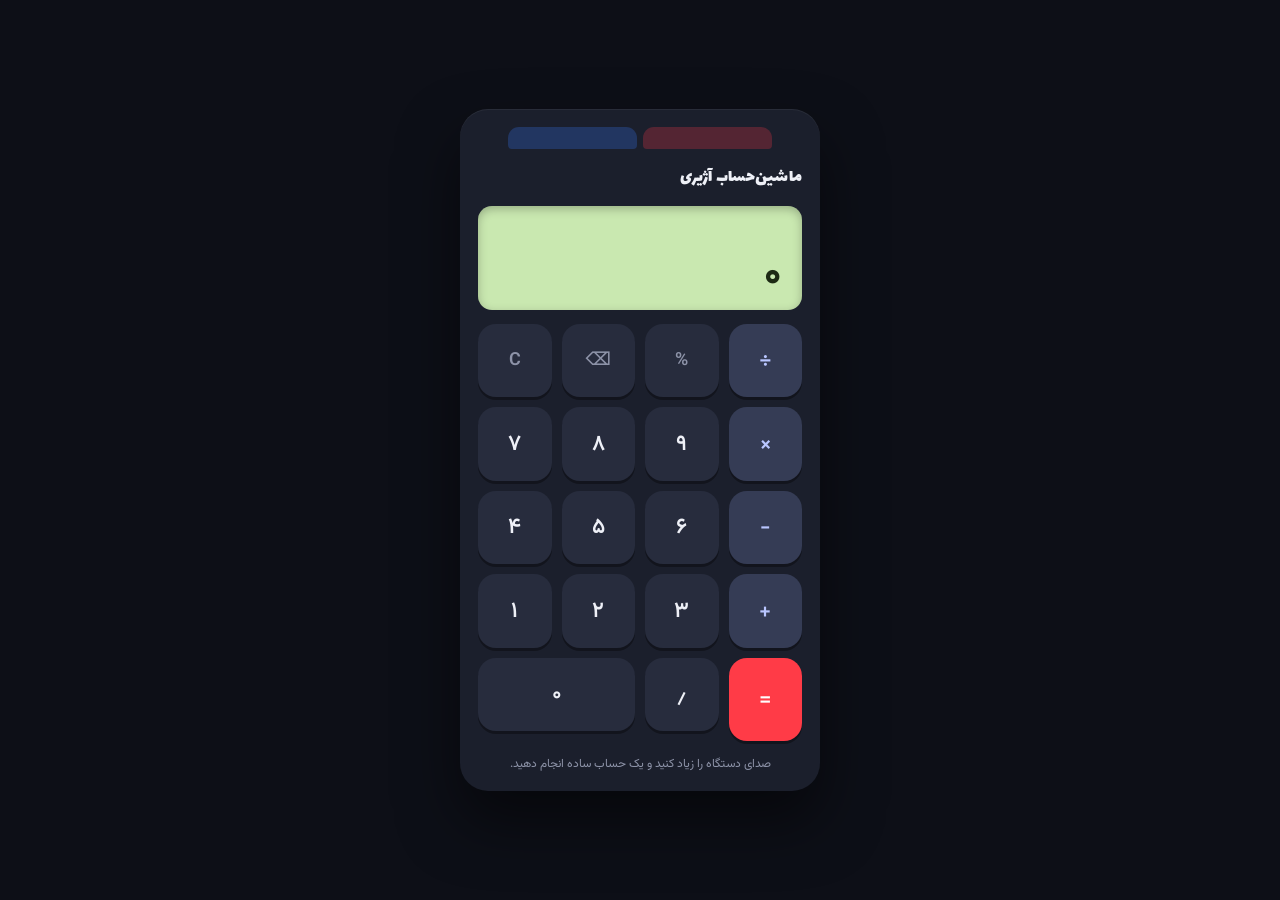
==== azhir/index.html @ 36322867 "Add siren calculator prank page (azhir) Co-Authored-By: Claude Opus 5.5 <noreply@anthropic.com> Clau" ====
<!doctype html>
<html lang="fa" dir="rtl"><head><meta charset="utf-8"><meta name="viewport" content="width=device-width, initial-scale=1, viewport-fit=cover">
<title>ماشین‌حساب آژیری</title>
<meta name="claude:viewport-fit-sides" content="cover">
<link rel="preconnect" href="https://fonts.googleapis.com">
<link rel="preconnect" href="https://fonts.gstatic.com" crossorigin>
<link rel="stylesheet" href="https://fonts.googleapis.com/css2?family=Lalezar&family=Vazirmatn:wght@400;600;800&display=swap">
<style>
  /* Layout: one centered calculator body with a police light bar on top; a bottom sheet of subscription plans slides over it. Single dark world on purpose. */
  :root {
    --ground: #0d0f17;        /* night street */
    --body: #1b1f2c;          /* calculator shell */
    --key: #272c3d;
    --key-op: #353c55;
    --fg: #eef0f7;
    --muted: #8d93a8;
    --lcd: #c9e8b0;           /* old LCD green */
    --lcd-ink: #1d2a14;
    --red: #ff3b47;
    --blue: #3b7bff;
    --gold: #f5c542;
    --font-display: "Lalezar", "Vazirmatn", Tahoma, sans-serif;
    --font-body: "Vazirmatn", Tahoma, system-ui, sans-serif;
    color-scheme: dark;
  }
  [hidden] { display: none !important; }
  * { box-sizing: border-box; }
  html, body { height: 100%; margin: 0; }
  body {
    background: var(--ground); color: var(--fg);
    font-family: var(--font-body);
    display: grid; place-items: center;
    padding-left: max(16px, env(safe-area-inset-left, 0px));
    padding-right: max(16px, env(safe-area-inset-right, 0px));
    padding-block: 24px;
    -webkit-tap-highlight-color: transparent;
    transition: background-color .15s;
  }
  body.alarm { animation: strobe .5s steps(1) infinite; }
  @keyframes strobe { 0% { background: #3a0910; } 50% { background: #0a1640; } }

  .calc {
    width: 100%; max-width: 360px;
    background: var(--body);
    border-radius: 28px;
    padding: 18px;
    display: grid; gap: 14px;
    box-shadow: 0 30px 60px rgba(0,0,0,.5), inset 0 1px 0 rgba(255,255,255,.06);
    position: relative;
  }

  /* Light bar */
  .lightbar {
    display: grid; grid-template-columns: 1fr 1fr; gap: 6px;
    height: 22px; margin-inline: 30px;
  }
  .lightbar span {
    border-radius: 11px 11px 4px 4px;
    opacity: .25; transition: opacity .1s, box-shadow .1s;
  }
  .lightbar .r { background: var(--red); }
  .lightbar .b { background: var(--blue); }
  body.alarm .lightbar .r { animation: blinkR .5s steps(1) infinite; }
  body.alarm .lightbar .b { animation: blinkB .5s steps(1) infinite; }
  @keyframes blinkR { 0% { opacity: 1; box-shadow: 0 0 30px 8px var(--red); } 50% { opacity: .25; box-shadow: none; } }
  @keyframes blinkB { 0% { opacity: .25; box-shadow: none; } 50% { opacity: 1; box-shadow: 0 0 30px 8px var(--blue); } }

  .brand {
    display: flex; justify-content: space-between; align-items: center;
    font-size: 12px; color: var(--muted); letter-spacing: .02em;
  }
  .brand b { font-family: var(--font-display); font-weight: 400; font-size: 18px; color: var(--fg); }
  .sub-chip {
    font-size: 11px; padding: 3px 9px; border-radius: 999px;
    background: rgba(245,197,66,.15); color: var(--gold);
    display: inline-flex; gap: 6px; align-items: center;
  }
  .sub-chip button { all: unset; cursor: pointer; text-decoration: underline; opacity: .8; }

  .lcd {
    background: var(--lcd); color: var(--lcd-ink);
    border-radius: 14px; padding: 12px 16px;
    min-height: 104px;
    display: grid; align-content: end; gap: 4px;
    direction: ltr; text-align: right;
    box-shadow: inset 0 3px 10px rgba(0,0,0,.25);
    overflow: hidden;
  }
  .lcd .expr { font-size: 15px; opacity: .6; min-height: 1.4em; white-space: nowrap; overflow-x: auto; scrollbar-width: none; }
  .lcd .val { font-size: 40px; font-weight: 800; line-height: 1.1; white-space: nowrap; overflow-x: auto; scrollbar-width: none; font-variant-numeric: tabular-nums; }
  .lcd .val.small { font-size: 26px; }
  .lcd .val.polite { font-size: 20px; font-weight: 600; direction: rtl; text-align: right; white-space: normal; }

  .stop {
    font: inherit; font-weight: 800; font-size: 16px;
    border: 0; border-radius: 14px; padding: 14px;
    background: var(--red); color: #fff; cursor: pointer;
    animation: pulse .6s ease-in-out infinite alternate;
  }
  @keyframes pulse { to { transform: scale(1.03); box-shadow: 0 0 24px rgba(255,59,71,.6); } }

  .keys { display: grid; grid-template-columns: repeat(4, 1fr); gap: 10px; direction: ltr; }
  .keys button {
    font: inherit; font-size: 22px; font-weight: 600;
    aspect-ratio: 1 / 1; max-width: 100%;
    border: 0; border-radius: 18px;
    background: var(--key); color: var(--fg);
    cursor: pointer;
    box-shadow: 0 3px 0 rgba(0,0,0,.35);
    transition: transform .05s, filter .1s;
  }
  .keys button:active { transform: translateY(2px); box-shadow: 0 1px 0 rgba(0,0,0,.35); }
  .keys button:hover { filter: brightness(1.15); }
  .keys button:focus-visible, .stop:focus-visible, .plan button:focus-visible, .sheet .x:focus-visible { outline: 3px solid var(--gold); outline-offset: 2px; }
  .keys .op { background: var(--key-op); color: #b9c6ff; }
  .keys .fn { color: var(--muted); font-size: 18px; }
  .keys .eq { background: var(--red); color: #fff; grid-row: span 2; aspect-ratio: auto; }
  .keys .zero { grid-column: span 2; aspect-ratio: auto; }

  .hint { text-align: center; font-size: 12px; color: var(--muted); margin: 0; }

  /* Subscription sheet */
  .veil {
    position: fixed; inset: 0; z-index: 20;
    background: rgba(5,6,12,.7);
    display: grid; align-items: end; justify-items: center;
    padding-left: max(12px, env(safe-area-inset-left, 0px));
    padding-right: max(12px, env(safe-area-inset-right, 0px));
    padding-top: 40px;
  }
  .sheet {
    width: 100%; max-width: 560px; max-height: 100%; overflow-y: auto;
    background: #f7f5ef; color: #1a1c24;
    border-radius: 24px 24px 0 0;
    padding: 22px 20px calc(22px + env(safe-area-inset-bottom, 0px));
    display: grid; gap: 16px;
    position: relative;
    animation: up .3s ease-out;
  }
  @keyframes up { from { transform: translateY(40px); opacity: 0; } }
  .sheet h2 { font-family: var(--font-display); font-weight: 400; font-size: 26px; margin: 0; text-wrap: balance; }
  .sheet .lead { margin: 0; color: #5a5f70; line-height: 1.8; font-size: 14px; }
  .sheet .x {
    position: absolute; top: 14px; left: 14px;
    width: 34px; height: 34px; border-radius: 50%; border: 0;
    background: #e6e3da; color: #1a1c24; font-size: 20px; cursor: pointer;
  }
  .plans { display: grid; grid-template-columns: repeat(3, 1fr); gap: 10px; }
  @media (max-width: 520px) { .plans { grid-template-columns: 1fr; } }
  .plan {
    border: 1.5px solid #dcd8cc; border-radius: 16px; padding: 14px;
    display: grid; gap: 8px; align-content: start; background: #fff;
    min-width: 0;
  }
  .plan.best { border-color: var(--gold); box-shadow: 0 6px 20px rgba(245,197,66,.3); }
  .plan .tag { font-size: 11px; font-weight: 800; color: #9a6b00; background: #fff1c7; border-radius: 999px; padding: 2px 8px; justify-self: start; }
  .plan h3 { margin: 0; font-size: 17px; }
  .plan .price { font-size: 22px; font-weight: 800; }
  .plan .price small { font-size: 12px; font-weight: 400; color: #5a5f70; }
  .plan ul { margin: 0; padding-inline-start: 18px; font-size: 13px; line-height: 1.8; color: #3d4150; }
  .plan button {
    font: inherit; font-weight: 800; font-size: 14px;
    border: 0; border-radius: 12px; padding: 11px; cursor: pointer;
    background: #1a1c24; color: #fff;
  }
  .plan.best button { background: var(--gold); color: #1a1c24; }
  .plan button:disabled { opacity: .6; cursor: progress; }
  .fine { font-size: 11px; color: #8a8e9c; margin: 0; text-align: center; }

  .toast {
    position: fixed; z-index: 30; left: 50%; transform: translateX(-50%);
    bottom: calc(20px + env(safe-area-inset-bottom, 0px));
    max-width: min(420px, calc(100% - 32px));
    background: #1a1c24; color: #fff; border: 1px solid #353c55;
    border-radius: 14px; padding: 12px 16px; font-size: 14px; line-height: 1.7;
    box-shadow: 0 10px 30px rgba(0,0,0,.5);
  }

  @media (prefers-reduced-motion: reduce) {
    body.alarm { animation: none; background: #2a0b12; }
    body.alarm .lightbar .r, body.alarm .lightbar .b { animation: none; opacity: 1; }
    .stop, .sheet { animation: none; }
  }
</style>
</head>
<body>

<main class="calc" aria-label="ماشین‌حساب">
  <div class="lightbar" aria-hidden="true"><span class="r"></span><span class="b"></span></div>
  <div class="brand">
    <b>ماشین‌حساب آژیری</b>
    <span class="sub-chip" id="subChip" hidden><span id="subLabel">اشتراک فعال</span><button type="button" id="cancelSub">لغو</button></span>
  </div>

  <div class="lcd" role="status" aria-live="polite">
    <div class="expr" id="expr"></div>
    <div class="val" id="val">۰</div>
  </div>

  <button type="button" class="stop" id="stopBtn" hidden>توقف آژیر</button>

  <div class="keys" id="keys">
    <button type="button" class="fn" data-k="C">C</button>
    <button type="button" class="fn" data-k="back" aria-label="پاک کردن آخرین رقم">⌫</button>
    <button type="button" class="fn" data-k="%">%</button>
    <button type="button" class="op" data-k="/" aria-label="تقسیم">÷</button>

    <button type="button" data-k="7">۷</button>
    <button type="button" data-k="8">۸</button>
    <button type="button" data-k="9">۹</button>
    <button type="button" class="op" data-k="*" aria-label="ضرب">×</button>

    <button type="button" data-k="4">۴</button>
    <button type="button" data-k="5">۵</button>
    <button type="button" data-k="6">۶</button>
    <button type="button" class="op" data-k="-" aria-label="منها">−</button>

    <button type="button" data-k="1">۱</button>
    <button type="button" data-k="2">۲</button>
    <button type="button" data-k="3">۳</button>
    <button type="button" class="op" data-k="+" aria-label="به علاوه">+</button>

    <button type="button" class="zero" data-k="0">۰</button>
    <button type="button" data-k=".">٫</button>
    <button type="button" class="eq" data-k="=" aria-label="مساوی">=</button>
  </div>

  <p class="hint">صدای دستگاه را زیاد کنید و یک حساب ساده انجام دهید.</p>
</main>

<div class="veil" id="veil" hidden>
  <section class="sheet" role="dialog" aria-modal="true" aria-labelledby="sheetTitle">
    <button type="button" class="x" id="closeSheet" aria-label="بستن">×</button>
    <h2 id="sheetTitle">برای قطع آژیر، اشتراک بخرید</h2>
    <p class="lead">قطع آژیر یک قابلیت ویژه است. با خرید اشتراک ماهانه، هر چقدر دلتان بخواهد حساب کنید و آژیر هم ساکت بماند.</p>

    <div class="plans">
      <article class="plan">
        <h3>برنزی</h3>
        <div class="price">۴۹٬۰۰۰ <small>تومان / ماه</small></div>
        <ul>
          <li>آژیر فقط کمی آرام‌تر می‌شود</li>
          <li>چراغ‌ها همچنان چشمک می‌زنند</li>
        </ul>
        <button type="button" data-plan="bronze">خرید اشتراک برنزی</button>
      </article>

      <article class="plan best">
        <span class="tag">پیشنهاد ویژه</span>
        <h3>طلایی</h3>
        <div class="price">۹۹٬۰۰۰ <small>تومان / ماه</small></div>
        <ul>
          <li>قطع کامل آژیر تا ۳۰ روز</li>
          <li>حساب‌وکتاب در سکوت کامل</li>
        </ul>
        <button type="button" data-plan="gold">خرید اشتراک طلایی</button>
      </article>

      <article class="plan">
        <h3>الماسی</h3>
        <div class="price">۴۹۹٬۰۰۰ <small>تومان / ماه</small></div>
        <ul>
          <li>همه امکانات طلایی</li>
          <li>ماشین‌حساب جواب را با احترام اعلام می‌کند</li>
        </ul>
        <button type="button" data-plan="vip">خرید اشتراک الماسی</button>
      </article>
    </div>

    <p class="fine">تمدید خودکار ماهانه. لغو اشتراک فقط با خرید اشتراک بالاتر امکان‌پذیر است.</p>
  </section>
</div>

<div class="toast" id="toast" role="status" aria-live="polite" hidden></div>

<script>
(() => {
  const $ = (id) => document.getElementById(id);
  const exprEl = $('expr'), valEl = $('val'), stopBtn = $('stopBtn');
  const veil = $('veil'), toastEl = $('toast');
  const subChip = $('subChip'), subLabel = $('subLabel');

  const FA = '۰۱۲۳۴۵۶۷۸۹';
  const toFa = (s) => String(s).replace(/[0-9]/g, (d) => FA[d]).replace(/\./g, '٫');
  const OPS = { '+': '+', '-': '−', '*': '×', '/': '÷' };

  // ---------- calculator state ----------
  let tokens = [];      // numbers (as strings) and operators
  let cur = '0';        // number being typed
  let justEvaluated = false;
  let plan = null;      // null | 'gold' | 'vip'

  function render(resultText) {
    exprEl.textContent = tokens.map((t) => OPS[t] || toFa(t)).join(' ');
    valEl.classList.remove('polite', 'small');
    if (resultText !== undefined) {
      valEl.textContent = resultText;
      if (plan === 'vip') valEl.classList.add('polite');
    } else {
      valEl.textContent = toFa(cur);
    }
    if (valEl.textContent.length > 11 && !valEl.classList.contains('polite')) valEl.classList.add('small');
  }

  function evaluate(list) {
    // two passes: × ÷ first, then + −
    const nums = [parseFloat(list[0])], ops = [];
    for (let i = 1; i < list.length; i += 2) {
      const op = list[i], n = parseFloat(list[i + 1]);
      if (op === '*' || op === '/') {
        const a = nums.pop();
        if (op === '/' && n === 0) return NaN;
        nums.push(op === '*' ? a * n : a / n);
      } else { ops.push(op); nums.push(n); }
    }
    let r = nums[0];
    ops.forEach((op, i) => { r = op === '+' ? r + nums[i + 1] : r - nums[i + 1]; });
    return r;
  }

  function fmt(n) {
    const clean = parseFloat(n.toPrecision(12));
    return clean.toLocaleString('fa-IR', { maximumFractionDigits: 10 });
  }

  function press(k) {
    ensureAudio();
    if (/^[0-9]$/.test(k)) {
      if (justEvaluated) { tokens = []; cur = '0'; justEvaluated = false; }
      cur = cur === '0' ? k : (cur === '-0' ? '-' + k : cur + k);
      if (cur.replace(/[-.]/g, '').length > 15) cur = cur.slice(0, -1);
    } else if (k === '.') {
      if (justEvaluated) { tokens = []; cur = '0'; justEvaluated = false; }
      if (!cur.includes('.')) cur += '.';
    } else if (k in OPS) {
      justEvaluated = false;
      if (cur === '' && tokens.length) tokens[tokens.length - 1] = k;
      else { tokens.push(cur.replace(/\.$/, '')); tokens.push(k); }
      cur = '';
      render(); valEl.textContent = toFa(tokens[tokens.length - 2] ?? '0'); return;
    } else if (k === 'C') {
      tokens = []; cur = '0'; justEvaluated = false;
    } else if (k === 'back') {
      if (justEvaluated) { tokens = []; cur = '0'; justEvaluated = false; }
      else cur = cur.length > 1 ? cur.slice(0, -1) : '0';
      if (cur === '-') cur = '0';
    } else if (k === '%') {
      if (cur && cur !== '0') cur = String(parseFloat((parseFloat(cur) / 100).toPrecision(12)));
    } else if (k === '=') {
      if (justEvaluated) return;
      if (cur === '' && tokens.length) tokens.pop();
      else tokens.push(cur.replace(/\.$/, ''));
      if (tokens.length < 3) { cur = tokens[0] || '0'; tokens = []; render(); return; }
      const r = evaluate(tokens);
      exprEl.textContent = tokens.map((t) => OPS[t] || toFa(t)).join(' ') + ' =';
      tokens = [];
      justEvaluated = true;
      if (!isFinite(r)) { cur = '0'; showResult('خطا'); return; }
      cur = String(parseFloat(r.toPrecision(12)));
      showResult(fmt(r));
      triggerSiren();
      return;
    }
    render();
  }

  function showResult(text) {
    const expr = exprEl.textContent;
    render(plan === 'vip' && text !== 'خطا' ? `قربان، با کمال احترام جواب ${text} است.` : text);
    exprEl.textContent = expr;
  }

  document.getElementById('keys').addEventListener('click', (e) => {
    const b = e.target.closest('button[data-k]');
    if (b) press(b.dataset.k);
  });

  const KEYMAP = { Enter: '=', '=': '=', Backspace: 'back', Escape: 'C', Delete: 'C', ',': '.', 'x': '*', 'X': '*' };
  document.addEventListener('keydown', (e) => {
    if (!veil.hidden) { if (e.key === 'Escape') closeSheet(); return; }
    if (e.ctrlKey || e.metaKey || e.altKey) return;
    let k = KEYMAP[e.key] || e.key;
    const fa = FA.indexOf(k); if (fa >= 0) k = String(fa);
    if (/^[0-9]$/.test(k) || k in OPS || ['.', '=', 'C', 'back', '%'].includes(k)) {
      e.preventDefault(); press(k);
    }
  });

  // ---------- siren ----------
  let ctx = null, master = null, sirenNodes = null, volume = 0.22, sirenOn = false;

  function ensureAudio() {
    if (ctx) { if (ctx.state === 'suspended') ctx.resume(); return; }
    const AC = window.AudioContext || window.webkitAudioContext;
    if (!AC) return;
    ctx = new AC();
    master = ctx.createGain(); master.gain.value = 0;
    const comp = ctx.createDynamicsCompressor();
    master.connect(comp); comp.connect(ctx.destination);
  }

  function startSound() {
    if (!ctx || sirenNodes) return;
    // classic wail: a tone swept up and down by a slow LFO
    const osc = ctx.createOscillator(); osc.type = 'sawtooth'; osc.frequency.value = 1000;
    const osc2 = ctx.createOscillator(); osc2.type = 'square'; osc2.frequency.value = 1003;
    const lfo = ctx.createOscillator(); lfo.type = 'sine'; lfo.frequency.value = 0.55;
    const depth = ctx.createGain(); depth.gain.value = 420;
    lfo.connect(depth); depth.connect(osc.frequency); depth.connect(osc2.frequency);
    const tone = ctx.createBiquadFilter(); tone.type = 'lowpass'; tone.frequency.value = 3200;
    const mix2 = ctx.createGain(); mix2.gain.value = 0.35;
    osc.connect(tone); osc2.connect(mix2); mix2.connect(tone); tone.connect(master);
    [osc, osc2, lfo].forEach((n) => n.start());
    sirenNodes = [osc, osc2, lfo];
    master.gain.setTargetAtTime(volume, ctx.currentTime, 0.05);
  }

  function stopSound() {
    if (!sirenNodes) return;
    const nodes = sirenNodes; sirenNodes = null;
    master.gain.setTargetAtTime(0, ctx.currentTime, 0.04);
    setTimeout(() => nodes.forEach((n) => { try { n.stop(); } catch (_) {} }), 300);
  }

  function setVolume(v) {
    volume = Math.max(0.03, Math.min(0.6, v));
    if (sirenNodes) master.gain.setTargetAtTime(volume, ctx.currentTime, 0.1);
  }

  let buzz = null;
  function triggerSiren() {
    if (plan) return;
    if (sirenOn) return;
    sirenOn = true;
    document.body.classList.add('alarm');
    stopBtn.hidden = false;
    startSound();
    if (navigator.vibrate) {
      try { navigator.vibrate([400, 200, 400]); buzz = setInterval(() => navigator.vibrate([400, 200, 400]), 1200); } catch (_) {}
    }
  }

  function silence() {
    sirenOn = false;
    document.body.classList.remove('alarm');
    stopBtn.hidden = true;
    stopSound();
    clearInterval(buzz); try { navigator.vibrate && navigator.vibrate(0); } catch (_) {}
  }

  // ---------- subscription sheet ----------
  let toastTimer = null;
  function toast(msg, ms = 4200) {
    toastEl.textContent = msg; toastEl.hidden = false;
    clearTimeout(toastTimer); toastTimer = setTimeout(() => { toastEl.hidden = true; }, ms);
  }

  stopBtn.addEventListener('click', () => {
    veil.hidden = false;
    veil.querySelector('.plan.best button').focus();
  });

  function closeSheet() {
    veil.hidden = true;
    if (sirenOn) {
      setVolume(volume * 1.4);
      toast('بدون اشتراک، آژیر قطع نمی‌شود. تازه بلندتر هم شد.');
    }
    stopBtn.focus();
  }
  $('closeSheet').addEventListener('click', closeSheet);
  veil.addEventListener('click', (e) => { if (e.target === veil) closeSheet(); });

  veil.addEventListener('click', (e) => {
    const b = e.target.closest('button[data-plan]');
    if (!b) return;
    const choice = b.dataset.plan;
    const label = b.textContent;
    veil.querySelectorAll('button[data-plan]').forEach((x) => { x.disabled = true; });
    b.textContent = 'در حال فعال‌سازی…';
    setTimeout(() => {
      veil.querySelectorAll('button[data-plan]').forEach((x) => { x.disabled = false; });
      b.textContent = label;
      if (choice === 'bronze') {
        setVolume(volume * 0.6);
        toast('اشتراک برنزی فعال شد. آژیر فقط کمی آرام‌تر شد؛ برای قطع کامل، طلایی بخرید.');
        return;
      }
      plan = choice;
      veil.hidden = true;
      silence();
      subLabel.textContent = choice === 'vip' ? 'اشتراک الماسی فعال' : 'اشتراک طلایی فعال';
      subChip.hidden = false;
      toast('اشتراک فعال شد و آژیر قطع شد. شوخی بود؛ هیچ پولی پرداخت نشد!', 5500);
    }, 1400);
  });

  $('cancelSub').addEventListener('click', () => {
    plan = null; subChip.hidden = true;
    toast('اشتراک لغو شد. آژیر برگشت سر کارش.');
  });

  render();
})();
</script>
</body>
</html>
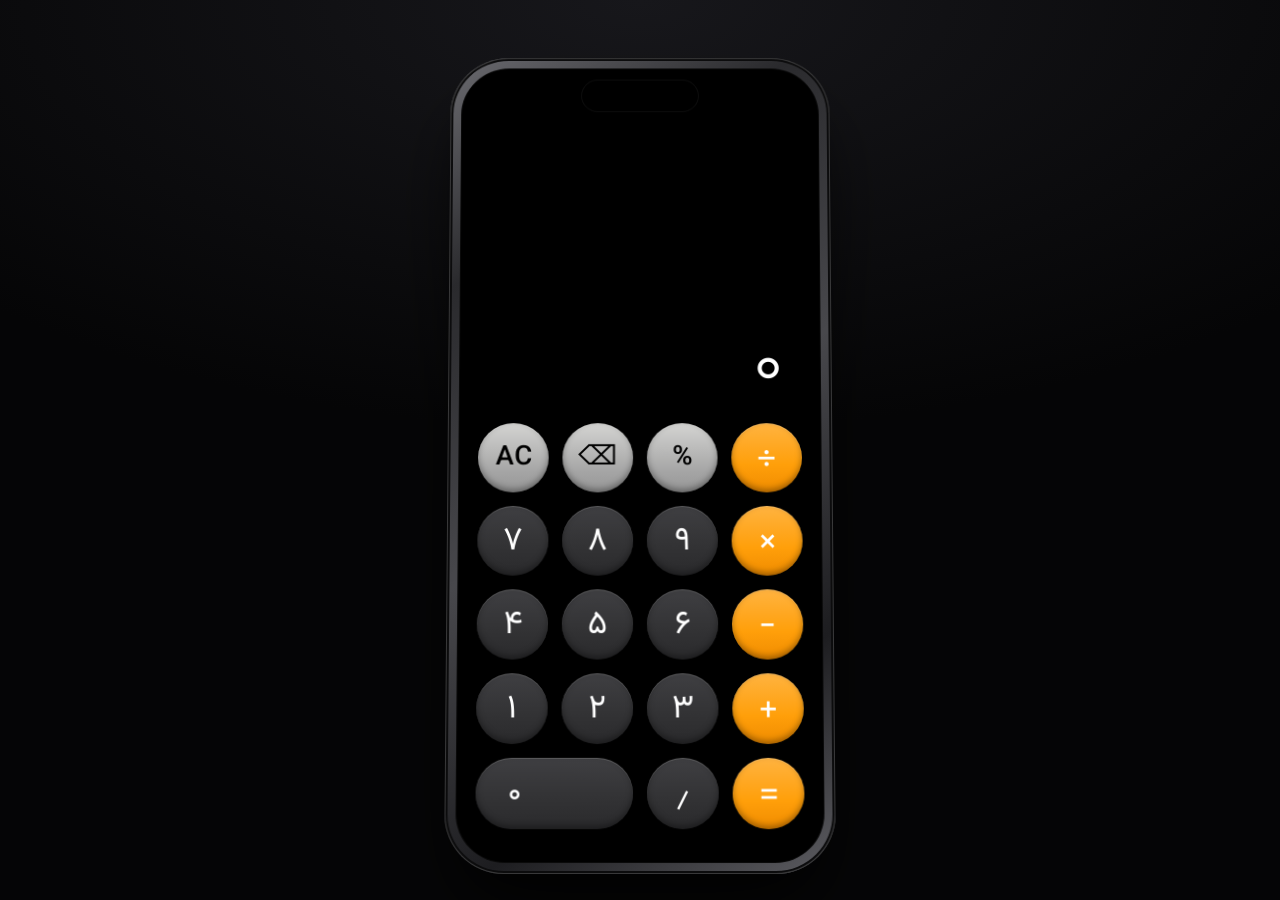
==== commit 72690061: "Redesign siren calculator in iPhone style with a harsher siren Co-Authored-By: Claude Opus 5.5 <nore" ====
--- a/azhir/index.html
+++ b/azhir/index.html
@@ -2,282 +2,309 @@
 <html lang="fa" dir="rtl"><head><meta charset="utf-8"><meta name="viewport" content="width=device-width, initial-scale=1, viewport-fit=cover">
 <title>ماشین‌حساب آژیری</title>
 <meta name="claude:viewport-fit-sides" content="cover">
+<meta name="theme-color" content="#000000">
 <link rel="preconnect" href="https://fonts.googleapis.com">
 <link rel="preconnect" href="https://fonts.gstatic.com" crossorigin>
-<link rel="stylesheet" href="https://fonts.googleapis.com/css2?family=Lalezar&family=Vazirmatn:wght@400;600;800&display=swap">
+<link rel="stylesheet" href="https://fonts.googleapis.com/css2?family=Vazirmatn:wght@200;300;400;500;600;700&display=swap">
 <style>
-  /* Layout: one centered calculator body with a police light bar on top; a bottom sheet of subscription plans slides over it. Single dark world on purpose. */
+  /* Layout: an iPhone-style calculator; on wide screens it sits inside a titanium phone body, on phones it fills the screen. Sheets and banners live inside the screen. Single dark world on purpose. */
   :root {
-    --ground: #0d0f17;        /* night street */
-    --body: #1b1f2c;          /* calculator shell */
-    --key: #272c3d;
-    --key-op: #353c55;
-    --fg: #eef0f7;
-    --muted: #8d93a8;
-    --lcd: #c9e8b0;           /* old LCD green */
-    --lcd-ink: #1d2a14;
-    --red: #ff3b47;
-    --blue: #3b7bff;
-    --gold: #f5c542;
-    --font-display: "Lalezar", "Vazirmatn", Tahoma, sans-serif;
-    --font-body: "Vazirmatn", Tahoma, system-ui, sans-serif;
+    --ground: #050506;
+    --screen: #000;
+    --fg: #fff;
+    --muted: #8e8e93;
+    --key: #333335;
+    --key-hi: #3f3f42;
+    --fn: #a5a5a5;
+    --fn-hi: #d4d4d2;
+    --op: #ff9f0a;
+    --op-hi: #ffb340;
+    --alarm: #ff1f2d;
+    --sheet: #1c1c1e;
+    --row: #2c2c2e;
+    --font: "Vazirmatn", -apple-system, "SF Pro Display", Tahoma, system-ui, sans-serif;
     color-scheme: dark;
   }
   [hidden] { display: none !important; }
   * { box-sizing: border-box; }
   html, body { height: 100%; margin: 0; }
   body {
-    background: var(--ground); color: var(--fg);
-    font-family: var(--font-body);
+    background: radial-gradient(120% 80% at 50% 0%, #17171b 0%, var(--ground) 60%);
+    background-color: var(--ground);
+    color: var(--fg); font-family: var(--font);
     display: grid; place-items: center;
     padding-left: max(16px, env(safe-area-inset-left, 0px));
     padding-right: max(16px, env(safe-area-inset-right, 0px));
     padding-block: 24px;
     -webkit-tap-highlight-color: transparent;
-    transition: background-color .15s;
-  }
-  body.alarm { animation: strobe .5s steps(1) infinite; }
-  @keyframes strobe { 0% { background: #3a0910; } 50% { background: #0a1640; } }
-
-  .calc {
-    width: 100%; max-width: 360px;
-    background: var(--body);
-    border-radius: 28px;
-    padding: 18px;
+    -webkit-user-select: none; user-select: none;
+    overflow: hidden;
+  }
+  body::after {
+    content: ""; position: fixed; inset: 0; pointer-events: none; opacity: 0;
+    background: radial-gradient(circle at 50% 50%, transparent 30%, rgba(255,20,35,.55) 100%);
+  }
+  body.alarm::after { animation: flood .45s steps(1) infinite; }
+  @keyframes flood { 0% { opacity: 1; } 50% { opacity: 0; } }
+
+  /* Phone body (wide screens) */
+  .phone {
+    width: min(392px, 100%);
+    height: min(848px, calc(100vh - 48px));
+    height: min(848px, calc(100dvh - 48px));
+    border-radius: 60px;
+    padding: 11px;
+    background: linear-gradient(145deg, #6b6b70 0%, #2a2a2d 22%, #48484c 50%, #1d1d20 78%, #5d5d62 100%);
+    box-shadow:
+      0 50px 90px -20px rgba(0,0,0,.9),
+      0 30px 40px -30px rgba(0,0,0,.8),
+      inset 0 0 0 1px rgba(255,255,255,.18),
+      inset 0 0 0 3px #0c0c0d;
+    transform: perspective(1600px) rotateX(4deg);
+    transform-origin: 50% 100%;
+    position: relative;
+  }
+  .screen {
+    position: relative; height: 100%;
+    background: var(--screen);
+    border-radius: 50px; overflow: hidden;
+    display: flex; flex-direction: column; justify-content: flex-end;
+    padding: 60px 20px 34px;
+    box-shadow: inset 0 0 0 1px rgba(255,255,255,.04);
+  }
+  .island {
+    position: absolute; top: 12px; left: 50%; transform: translateX(-50%);
+    width: 122px; height: 35px; border-radius: 20px; background: #000;
+    box-shadow: inset 0 0 0 1px rgba(255,255,255,.05);
+    z-index: 40;
+  }
+  .screen::after {
+    content: ""; position: absolute; inset: 0; pointer-events: none; opacity: 0;
+    background: radial-gradient(130% 70% at 50% 0%, rgba(255,30,45,.75), transparent 70%);
+  }
+  body.alarm .screen::after { animation: flood .45s steps(1) infinite; }
+
+  @media (max-width: 520px), (max-height: 640px) {
+    body { padding: 0; background: var(--screen); }
+    .phone { width: 100%; height: 100%; border-radius: 0; padding: 0; background: none; box-shadow: none; transform: none; }
+    .screen {
+      border-radius: 0;
+      padding-left: max(16px, env(safe-area-inset-left, 0px));
+      padding-right: max(16px, env(safe-area-inset-right, 0px));
+      padding-top: calc(16px + env(safe-area-inset-top, 0px));
+      padding-bottom: calc(24px + env(safe-area-inset-bottom, 0px));
+    }
+    .island { display: none; }
+  }
+
+  .status {
+    position: absolute; top: 58px; right: 24px; left: 24px;
+    display: flex; justify-content: flex-start;
+    font-size: 12px; color: var(--muted);
+  }
+  @media (max-width: 520px), (max-height: 640px) { .status { top: calc(14px + env(safe-area-inset-top, 0px)); } }
+  .status button { all: unset; cursor: pointer; color: var(--op); margin-inline-start: 6px; }
+
+  .display {
+    flex: 1; min-height: 0;
+    display: flex; flex-direction: column; justify-content: flex-end; align-items: stretch;
+    padding: 0 8px 14px; gap: 2px;
+    direction: ltr; text-align: right;
+  }
+  .expr, .val { unicode-bidi: bidi-override; }
+  .expr { font-size: 22px; font-weight: 300; color: var(--muted); min-height: 1.4em; white-space: nowrap; overflow: hidden; text-overflow: ellipsis; }
+  .val {
+    font-size: 84px; font-weight: 200; line-height: 1.05; letter-spacing: -.01em;
+    white-space: nowrap; overflow: hidden;
+    font-variant-numeric: tabular-nums;
+    transition: color .2s;
+  }
+  .val.m { font-size: 64px; } .val.s { font-size: 48px; } .val.xs { font-size: 36px; }
+  .val.polite { font-size: 28px; font-weight: 300; direction: rtl; unicode-bidi: plaintext; text-align: right; white-space: normal; line-height: 1.6; }
+  body.alarm .val { color: #ffd9dc; text-shadow: 0 0 24px rgba(255,40,55,.7); }
+
+  .stop {
+    font: inherit; font-size: 17px; font-weight: 600;
+    margin: 0 4px 16px; padding: 15px;
+    border: 0; border-radius: 999px; cursor: pointer;
+    color: #fff;
+    background: linear-gradient(180deg, #ff4b55, #d70015);
+    box-shadow: 0 0 0 1px rgba(255,255,255,.12) inset, 0 10px 30px rgba(255,20,40,.55);
+  }
+  .stop:active { transform: scale(.98); }
+
+  .keys { display: grid; grid-template-columns: repeat(4, 1fr); gap: 14px; direction: ltr; }
+  .keys button {
+    font: inherit; font-size: 34px; font-weight: 400; color: var(--fg);
+    aspect-ratio: 1 / 1; max-width: 100%;
+    border: 0; border-radius: 999px; cursor: pointer;
+    background: linear-gradient(180deg, var(--key-hi) 0%, var(--key) 55%, #2a2a2c 100%);
+    box-shadow:
+      inset 0 1px 0 rgba(255,255,255,.16),
+      inset 0 -3px 6px rgba(0,0,0,.35),
+      0 8px 16px -6px rgba(0,0,0,.9),
+      0 2px 3px rgba(0,0,0,.6);
+    transition: transform .08s ease, filter .25s ease, box-shadow .08s ease;
+    display: grid; place-items: center;
+  }
+  .keys button:active {
+    transform: translateY(1px) scale(.96);
+    filter: brightness(1.45);
+    transition-duration: 0s;
+    box-shadow: inset 0 1px 0 rgba(255,255,255,.1), inset 0 -1px 3px rgba(0,0,0,.3), 0 3px 6px -3px rgba(0,0,0,.9);
+  }
+  .keys .fn { background: linear-gradient(180deg, var(--fn-hi) 0%, var(--fn) 70%, #969696 100%); color: #000; font-size: 28px; font-weight: 500; }
+  .keys .op { background: linear-gradient(180deg, var(--op-hi) 0%, var(--op) 60%, #f08c00 100%); font-size: 38px; }
+  .keys .op.on { background: #fff; color: var(--op); }
+  .keys .zero { grid-column: span 2; aspect-ratio: auto; justify-items: start; padding-inline: 32px 0; }
+  .keys button:focus-visible, .stop:focus-visible, .plan button:focus-visible, .close:focus-visible { outline: 3px solid #fff; outline-offset: 3px; }
+
+  /* Subscription sheet, iOS style */
+  .veil {
+    position: absolute; inset: 0; z-index: 30;
+    background: rgba(0,0,0,.45);
+    -webkit-backdrop-filter: blur(14px) saturate(1.4); backdrop-filter: blur(14px) saturate(1.4);
+    display: flex; align-items: flex-end;
+    animation: fade .25s ease-out;
+  }
+  @keyframes fade { from { opacity: 0; } }
+  .sheet {
+    width: 100%; max-height: calc(100% - 40px); overflow-y: auto;
+    background: var(--sheet);
+    border-radius: 28px 28px 0 0;
+    padding: 10px 18px calc(26px + env(safe-area-inset-bottom, 0px));
     display: grid; gap: 14px;
-    box-shadow: 0 30px 60px rgba(0,0,0,.5), inset 0 1px 0 rgba(255,255,255,.06);
-    position: relative;
-  }
-
-  /* Light bar */
-  .lightbar {
-    display: grid; grid-template-columns: 1fr 1fr; gap: 6px;
-    height: 22px; margin-inline: 30px;
-  }
-  .lightbar span {
-    border-radius: 11px 11px 4px 4px;
-    opacity: .25; transition: opacity .1s, box-shadow .1s;
-  }
-  .lightbar .r { background: var(--red); }
-  .lightbar .b { background: var(--blue); }
-  body.alarm .lightbar .r { animation: blinkR .5s steps(1) infinite; }
-  body.alarm .lightbar .b { animation: blinkB .5s steps(1) infinite; }
-  @keyframes blinkR { 0% { opacity: 1; box-shadow: 0 0 30px 8px var(--red); } 50% { opacity: .25; box-shadow: none; } }
-  @keyframes blinkB { 0% { opacity: .25; box-shadow: none; } 50% { opacity: 1; box-shadow: 0 0 30px 8px var(--blue); } }
-
-  .brand {
-    display: flex; justify-content: space-between; align-items: center;
-    font-size: 12px; color: var(--muted); letter-spacing: .02em;
-  }
-  .brand b { font-family: var(--font-display); font-weight: 400; font-size: 18px; color: var(--fg); }
-  .sub-chip {
-    font-size: 11px; padding: 3px 9px; border-radius: 999px;
-    background: rgba(245,197,66,.15); color: var(--gold);
-    display: inline-flex; gap: 6px; align-items: center;
-  }
-  .sub-chip button { all: unset; cursor: pointer; text-decoration: underline; opacity: .8; }
-
-  .lcd {
-    background: var(--lcd); color: var(--lcd-ink);
-    border-radius: 14px; padding: 12px 16px;
-    min-height: 104px;
-    display: grid; align-content: end; gap: 4px;
-    direction: ltr; text-align: right;
-    box-shadow: inset 0 3px 10px rgba(0,0,0,.25);
-    overflow: hidden;
-  }
-  .lcd .expr { font-size: 15px; opacity: .6; min-height: 1.4em; white-space: nowrap; overflow-x: auto; scrollbar-width: none; }
-  .lcd .val { font-size: 40px; font-weight: 800; line-height: 1.1; white-space: nowrap; overflow-x: auto; scrollbar-width: none; font-variant-numeric: tabular-nums; }
-  .lcd .val.small { font-size: 26px; }
-  .lcd .val.polite { font-size: 20px; font-weight: 600; direction: rtl; text-align: right; white-space: normal; }
-
-  .stop {
-    font: inherit; font-weight: 800; font-size: 16px;
-    border: 0; border-radius: 14px; padding: 14px;
-    background: var(--red); color: #fff; cursor: pointer;
-    animation: pulse .6s ease-in-out infinite alternate;
-  }
-  @keyframes pulse { to { transform: scale(1.03); box-shadow: 0 0 24px rgba(255,59,71,.6); } }
-
-  .keys { display: grid; grid-template-columns: repeat(4, 1fr); gap: 10px; direction: ltr; }
-  .keys button {
-    font: inherit; font-size: 22px; font-weight: 600;
-    aspect-ratio: 1 / 1; max-width: 100%;
-    border: 0; border-radius: 18px;
-    background: var(--key); color: var(--fg);
-    cursor: pointer;
-    box-shadow: 0 3px 0 rgba(0,0,0,.35);
-    transition: transform .05s, filter .1s;
-  }
-  .keys button:active { transform: translateY(2px); box-shadow: 0 1px 0 rgba(0,0,0,.35); }
-  .keys button:hover { filter: brightness(1.15); }
-  .keys button:focus-visible, .stop:focus-visible, .plan button:focus-visible, .sheet .x:focus-visible { outline: 3px solid var(--gold); outline-offset: 2px; }
-  .keys .op { background: var(--key-op); color: #b9c6ff; }
-  .keys .fn { color: var(--muted); font-size: 18px; }
-  .keys .eq { background: var(--red); color: #fff; grid-row: span 2; aspect-ratio: auto; }
-  .keys .zero { grid-column: span 2; aspect-ratio: auto; }
-
-  .hint { text-align: center; font-size: 12px; color: var(--muted); margin: 0; }
-
-  /* Subscription sheet */
-  .veil {
-    position: fixed; inset: 0; z-index: 20;
-    background: rgba(5,6,12,.7);
-    display: grid; align-items: end; justify-items: center;
-    padding-left: max(12px, env(safe-area-inset-left, 0px));
-    padding-right: max(12px, env(safe-area-inset-right, 0px));
-    padding-top: 40px;
-  }
-  .sheet {
-    width: 100%; max-width: 560px; max-height: 100%; overflow-y: auto;
-    background: #f7f5ef; color: #1a1c24;
-    border-radius: 24px 24px 0 0;
-    padding: 22px 20px calc(22px + env(safe-area-inset-bottom, 0px));
-    display: grid; gap: 16px;
-    position: relative;
-    animation: up .3s ease-out;
-  }
-  @keyframes up { from { transform: translateY(40px); opacity: 0; } }
-  .sheet h2 { font-family: var(--font-display); font-weight: 400; font-size: 26px; margin: 0; text-wrap: balance; }
-  .sheet .lead { margin: 0; color: #5a5f70; line-height: 1.8; font-size: 14px; }
-  .sheet .x {
-    position: absolute; top: 14px; left: 14px;
-    width: 34px; height: 34px; border-radius: 50%; border: 0;
-    background: #e6e3da; color: #1a1c24; font-size: 20px; cursor: pointer;
-  }
-  .plans { display: grid; grid-template-columns: repeat(3, 1fr); gap: 10px; }
-  @media (max-width: 520px) { .plans { grid-template-columns: 1fr; } }
+    animation: rise .35s cubic-bezier(.2,.9,.25,1);
+    box-shadow: 0 -10px 40px rgba(0,0,0,.6);
+  }
+  @keyframes rise { from { transform: translateY(100%); } }
+  .grab { width: 38px; height: 5px; border-radius: 3px; background: #48484a; justify-self: center; }
+  .sheet-head { display: flex; justify-content: space-between; align-items: center; gap: 12px; }
+  .sheet h2 { margin: 0; font-size: 21px; font-weight: 700; text-wrap: balance; }
+  .close {
+    flex: none; width: 30px; height: 30px; border-radius: 50%; border: 0; cursor: pointer;
+    background: #3a3a3c; color: #aeaeb2; font: inherit; font-size: 15px; font-weight: 700;
+  }
+  .lead { margin: 0; color: var(--muted); font-size: 14px; line-height: 1.8; }
+  .plans { display: grid; gap: 10px; }
   .plan {
-    border: 1.5px solid #dcd8cc; border-radius: 16px; padding: 14px;
-    display: grid; gap: 8px; align-content: start; background: #fff;
-    min-width: 0;
-  }
-  .plan.best { border-color: var(--gold); box-shadow: 0 6px 20px rgba(245,197,66,.3); }
-  .plan .tag { font-size: 11px; font-weight: 800; color: #9a6b00; background: #fff1c7; border-radius: 999px; padding: 2px 8px; justify-self: start; }
-  .plan h3 { margin: 0; font-size: 17px; }
-  .plan .price { font-size: 22px; font-weight: 800; }
-  .plan .price small { font-size: 12px; font-weight: 400; color: #5a5f70; }
-  .plan ul { margin: 0; padding-inline-start: 18px; font-size: 13px; line-height: 1.8; color: #3d4150; }
+    background: var(--row); border-radius: 18px; padding: 14px 16px;
+    display: grid; grid-template-columns: 1fr auto; gap: 4px 12px; align-items: center;
+    box-shadow: inset 0 0 0 1px rgba(255,255,255,.04);
+  }
+  .plan.best { box-shadow: inset 0 0 0 1.5px var(--op); }
+  .plan h3 { margin: 0; font-size: 16px; font-weight: 600; display: flex; gap: 8px; align-items: center; }
+  .plan h3 em { font-style: normal; font-size: 11px; font-weight: 600; color: #000; background: var(--op); border-radius: 999px; padding: 1px 8px; }
+  .plan p { margin: 0; grid-column: 1; font-size: 13px; color: var(--muted); line-height: 1.6; }
   .plan button {
-    font: inherit; font-weight: 800; font-size: 14px;
-    border: 0; border-radius: 12px; padding: 11px; cursor: pointer;
-    background: #1a1c24; color: #fff;
-  }
-  .plan.best button { background: var(--gold); color: #1a1c24; }
-  .plan button:disabled { opacity: .6; cursor: progress; }
-  .fine { font-size: 11px; color: #8a8e9c; margin: 0; text-align: center; }
-
+    grid-row: 1 / span 2; grid-column: 2;
+    font: inherit; font-size: 14px; font-weight: 700; white-space: nowrap;
+    border: 0; border-radius: 999px; padding: 9px 16px; cursor: pointer;
+    background: #3a3a3c; color: var(--op);
+  }
+  .plan.best button { background: var(--op); color: #000; }
+  .plan button:disabled { opacity: .55; cursor: progress; }
+  .fine { margin: 0; font-size: 11px; color: #636366; text-align: center; }
+
+  /* Banner, like a notification under the island */
   .toast {
-    position: fixed; z-index: 30; left: 50%; transform: translateX(-50%);
-    bottom: calc(20px + env(safe-area-inset-bottom, 0px));
-    max-width: min(420px, calc(100% - 32px));
-    background: #1a1c24; color: #fff; border: 1px solid #353c55;
-    border-radius: 14px; padding: 12px 16px; font-size: 14px; line-height: 1.7;
-    box-shadow: 0 10px 30px rgba(0,0,0,.5);
-  }
+    position: absolute; z-index: 50; top: 56px; left: 14px; right: 14px;
+    background: rgba(44,44,46,.92);
+    -webkit-backdrop-filter: blur(20px); backdrop-filter: blur(20px);
+    border-radius: 20px; padding: 13px 16px; font-size: 14px; line-height: 1.7;
+    box-shadow: 0 12px 30px rgba(0,0,0,.5);
+    animation: drop .35s cubic-bezier(.2,.9,.25,1);
+  }
+  @media (max-width: 520px), (max-height: 640px) { .toast { top: calc(10px + env(safe-area-inset-top, 0px)); } }
+  @keyframes drop { from { transform: translateY(-30px); opacity: 0; } }
 
   @media (prefers-reduced-motion: reduce) {
-    body.alarm { animation: none; background: #2a0b12; }
-    body.alarm .lightbar .r, body.alarm .lightbar .b { animation: none; opacity: 1; }
-    .stop, .sheet { animation: none; }
+    body.alarm::after, body.alarm .screen::after { animation: none; opacity: .7; }
+    .phone { transform: none; }
+    .sheet, .veil, .toast { animation: none; }
   }
 </style>
 </head>
 <body>
 
-<main class="calc" aria-label="ماشین‌حساب">
-  <div class="lightbar" aria-hidden="true"><span class="r"></span><span class="b"></span></div>
-  <div class="brand">
-    <b>ماشین‌حساب آژیری</b>
-    <span class="sub-chip" id="subChip" hidden><span id="subLabel">اشتراک فعال</span><button type="button" id="cancelSub">لغو</button></span>
-  </div>
-
-  <div class="lcd" role="status" aria-live="polite">
-    <div class="expr" id="expr"></div>
-    <div class="val" id="val">۰</div>
-  </div>
-
-  <button type="button" class="stop" id="stopBtn" hidden>توقف آژیر</button>
-
-  <div class="keys" id="keys">
-    <button type="button" class="fn" data-k="C">C</button>
-    <button type="button" class="fn" data-k="back" aria-label="پاک کردن آخرین رقم">⌫</button>
-    <button type="button" class="fn" data-k="%">%</button>
-    <button type="button" class="op" data-k="/" aria-label="تقسیم">÷</button>
-
-    <button type="button" data-k="7">۷</button>
-    <button type="button" data-k="8">۸</button>
-    <button type="button" data-k="9">۹</button>
-    <button type="button" class="op" data-k="*" aria-label="ضرب">×</button>
-
-    <button type="button" data-k="4">۴</button>
-    <button type="button" data-k="5">۵</button>
-    <button type="button" data-k="6">۶</button>
-    <button type="button" class="op" data-k="-" aria-label="منها">−</button>
-
-    <button type="button" data-k="1">۱</button>
-    <button type="button" data-k="2">۲</button>
-    <button type="button" data-k="3">۳</button>
-    <button type="button" class="op" data-k="+" aria-label="به علاوه">+</button>
-
-    <button type="button" class="zero" data-k="0">۰</button>
-    <button type="button" data-k=".">٫</button>
-    <button type="button" class="eq" data-k="=" aria-label="مساوی">=</button>
-  </div>
-
-  <p class="hint">صدای دستگاه را زیاد کنید و یک حساب ساده انجام دهید.</p>
-</main>
-
-<div class="veil" id="veil" hidden>
-  <section class="sheet" role="dialog" aria-modal="true" aria-labelledby="sheetTitle">
-    <button type="button" class="x" id="closeSheet" aria-label="بستن">×</button>
-    <h2 id="sheetTitle">برای قطع آژیر، اشتراک بخرید</h2>
-    <p class="lead">قطع آژیر یک قابلیت ویژه است. با خرید اشتراک ماهانه، هر چقدر دلتان بخواهد حساب کنید و آژیر هم ساکت بماند.</p>
-
-    <div class="plans">
-      <article class="plan">
-        <h3>برنزی</h3>
-        <div class="price">۴۹٬۰۰۰ <small>تومان / ماه</small></div>
-        <ul>
-          <li>آژیر فقط کمی آرام‌تر می‌شود</li>
-          <li>چراغ‌ها همچنان چشمک می‌زنند</li>
-        </ul>
-        <button type="button" data-plan="bronze">خرید اشتراک برنزی</button>
-      </article>
-
-      <article class="plan best">
-        <span class="tag">پیشنهاد ویژه</span>
-        <h3>طلایی</h3>
-        <div class="price">۹۹٬۰۰۰ <small>تومان / ماه</small></div>
-        <ul>
-          <li>قطع کامل آژیر تا ۳۰ روز</li>
-          <li>حساب‌وکتاب در سکوت کامل</li>
-        </ul>
-        <button type="button" data-plan="gold">خرید اشتراک طلایی</button>
-      </article>
-
-      <article class="plan">
-        <h3>الماسی</h3>
-        <div class="price">۴۹۹٬۰۰۰ <small>تومان / ماه</small></div>
-        <ul>
-          <li>همه امکانات طلایی</li>
-          <li>ماشین‌حساب جواب را با احترام اعلام می‌کند</li>
-        </ul>
-        <button type="button" data-plan="vip">خرید اشتراک الماسی</button>
-      </article>
+<div class="phone">
+  <main class="screen" aria-label="ماشین‌حساب">
+    <div class="island" aria-hidden="true"></div>
+    <div class="status" id="subChip" hidden><span id="subLabel">اشتراک فعال</span><button type="button" id="cancelSub">لغو</button></div>
+
+    <div class="display" role="status" aria-live="polite">
+      <div class="expr" id="expr"></div>
+      <div class="val" id="val">۰</div>
     </div>
 
-    <p class="fine">تمدید خودکار ماهانه. لغو اشتراک فقط با خرید اشتراک بالاتر امکان‌پذیر است.</p>
-  </section>
+    <button type="button" class="stop" id="stopBtn" hidden>توقف آژیر</button>
+
+    <div class="keys" id="keys">
+      <button type="button" class="fn" data-k="C" id="clearKey">AC</button>
+      <button type="button" class="fn" data-k="back" aria-label="پاک کردن آخرین رقم">⌫</button>
+      <button type="button" class="fn" data-k="%">%</button>
+      <button type="button" class="op" data-k="/" aria-label="تقسیم">÷</button>
+
+      <button type="button" data-k="7">۷</button>
+      <button type="button" data-k="8">۸</button>
+      <button type="button" data-k="9">۹</button>
+      <button type="button" class="op" data-k="*" aria-label="ضرب">×</button>
+
+      <button type="button" data-k="4">۴</button>
+      <button type="button" data-k="5">۵</button>
+      <button type="button" data-k="6">۶</button>
+      <button type="button" class="op" data-k="-" aria-label="منها">−</button>
+
+      <button type="button" data-k="1">۱</button>
+      <button type="button" data-k="2">۲</button>
+      <button type="button" data-k="3">۳</button>
+      <button type="button" class="op" data-k="+" aria-label="به علاوه">+</button>
+
+      <button type="button" class="zero" data-k="0">۰</button>
+      <button type="button" data-k=".">٫</button>
+      <button type="button" class="op" data-k="=" aria-label="مساوی">=</button>
+    </div>
+
+    <div class="veil" id="veil" hidden>
+      <section class="sheet" role="dialog" aria-modal="true" aria-labelledby="sheetTitle">
+        <div class="grab" aria-hidden="true"></div>
+        <div class="sheet-head">
+          <h2 id="sheetTitle">برای قطع آژیر، اشتراک بخرید</h2>
+          <button type="button" class="close" id="closeSheet" aria-label="بستن">✕</button>
+        </div>
+        <p class="lead">قطع آژیر یک قابلیت ویژه است. با اشتراک ماهانه، در سکوت کامل حساب کنید.</p>
+
+        <div class="plans">
+          <article class="plan">
+            <h3>برنزی</h3>
+            <p>آژیر فقط کمی آرام‌تر می‌شود · ۴۹٬۰۰۰ تومان در ماه</p>
+            <button type="button" data-plan="bronze">خرید</button>
+          </article>
+          <article class="plan best">
+            <h3>طلایی <em>پیشنهادی</em></h3>
+            <p>قطع کامل آژیر تا ۳۰ روز · ۹۹٬۰۰۰ تومان در ماه</p>
+            <button type="button" data-plan="gold">خرید</button>
+          </article>
+          <article class="plan">
+            <h3>الماسی</h3>
+            <p>قطع آژیر و اعلام جواب با احترام · ۴۹۹٬۰۰۰ تومان در ماه</p>
+            <button type="button" data-plan="vip">خرید</button>
+          </article>
+        </div>
+
+        <p class="fine">تمدید خودکار ماهانه. لغو اشتراک فقط با خرید اشتراک بالاتر ممکن است.</p>
+      </section>
+    </div>
+
+    <div class="toast" id="toast" role="status" aria-live="polite" hidden></div>
+  </main>
 </div>
-
-<div class="toast" id="toast" role="status" aria-live="polite" hidden></div>
 
 <script>
 (() => {
   const $ = (id) => document.getElementById(id);
   const exprEl = $('expr'), valEl = $('val'), stopBtn = $('stopBtn');
-  const veil = $('veil'), toastEl = $('toast');
+  const veil = $('veil'), toastEl = $('toast'), clearKey = $('clearKey');
   const subChip = $('subChip'), subLabel = $('subLabel');
 
   const FA = '۰۱۲۳۴۵۶۷۸۹';
@@ -290,16 +317,30 @@
   let justEvaluated = false;
   let plan = null;      // null | 'gold' | 'vip'
 
+  function sizeVal() {
+    valEl.classList.remove('m', 's', 'xs');
+    if (valEl.classList.contains('polite')) return;
+    const n = valEl.textContent.length;
+    if (n > 13) valEl.classList.add('xs');
+    else if (n > 9) valEl.classList.add('s');
+    else if (n > 6) valEl.classList.add('m');
+  }
+
+  function markOp(k) {
+    document.querySelectorAll('.keys .op').forEach((b) => b.classList.toggle('on', b.dataset.k === k));
+  }
+
   function render(resultText) {
     exprEl.textContent = tokens.map((t) => OPS[t] || toFa(t)).join(' ');
-    valEl.classList.remove('polite', 'small');
+    valEl.classList.remove('polite');
     if (resultText !== undefined) {
       valEl.textContent = resultText;
-      if (plan === 'vip') valEl.classList.add('polite');
+      if (plan === 'vip' && resultText !== 'خطا') valEl.classList.add('polite');
     } else {
       valEl.textContent = toFa(cur);
     }
-    if (valEl.textContent.length > 11 && !valEl.classList.contains('polite')) valEl.classList.add('small');
+    clearKey.textContent = (cur !== '0' && cur !== '') || tokens.length ? 'C' : 'AC';
+    sizeVal();
   }
 
   function evaluate(list) {
@@ -325,19 +366,22 @@
 
   function press(k) {
     ensureAudio();
+    if (k !== '=' && !(k in OPS)) markOp(null);
     if (/^[0-9]$/.test(k)) {
       if (justEvaluated) { tokens = []; cur = '0'; justEvaluated = false; }
-      cur = cur === '0' ? k : (cur === '-0' ? '-' + k : cur + k);
+      cur = cur === '0' ? k : cur + k;
       if (cur.replace(/[-.]/g, '').length > 15) cur = cur.slice(0, -1);
     } else if (k === '.') {
       if (justEvaluated) { tokens = []; cur = '0'; justEvaluated = false; }
+      if (cur === '') cur = '0';
       if (!cur.includes('.')) cur += '.';
     } else if (k in OPS) {
       justEvaluated = false;
       if (cur === '' && tokens.length) tokens[tokens.length - 1] = k;
       else { tokens.push(cur.replace(/\.$/, '')); tokens.push(k); }
       cur = '';
-      render(); valEl.textContent = toFa(tokens[tokens.length - 2] ?? '0'); return;
+      markOp(k);
+      render(); valEl.textContent = toFa(tokens[tokens.length - 2] ?? '0'); sizeVal(); return;
     } else if (k === 'C') {
       tokens = []; cur = '0'; justEvaluated = false;
     } else if (k === 'back') {
@@ -347,30 +391,27 @@
     } else if (k === '%') {
       if (cur && cur !== '0') cur = String(parseFloat((parseFloat(cur) / 100).toPrecision(12)));
     } else if (k === '=') {
+      markOp(null);
       if (justEvaluated) return;
       if (cur === '' && tokens.length) tokens.pop();
       else tokens.push(cur.replace(/\.$/, ''));
       if (tokens.length < 3) { cur = tokens[0] || '0'; tokens = []; render(); return; }
       const r = evaluate(tokens);
-      exprEl.textContent = tokens.map((t) => OPS[t] || toFa(t)).join(' ') + ' =';
+      const shown = tokens.map((t) => OPS[t] || toFa(t)).join(' ') + ' =';
       tokens = [];
       justEvaluated = true;
-      if (!isFinite(r)) { cur = '0'; showResult('خطا'); return; }
+      if (!isFinite(r)) { cur = '0'; render('خطا'); exprEl.textContent = shown; return; }
       cur = String(parseFloat(r.toPrecision(12)));
-      showResult(fmt(r));
+      const text = fmt(r);
+      render(plan === 'vip' ? `قربان، با کمال احترام جواب ${text} است.` : text);
+      exprEl.textContent = shown;
       triggerSiren();
       return;
     }
     render();
   }
 
-  function showResult(text) {
-    const expr = exprEl.textContent;
-    render(plan === 'vip' && text !== 'خطا' ? `قربان، با کمال احترام جواب ${text} است.` : text);
-    exprEl.textContent = expr;
-  }
-
-  document.getElementById('keys').addEventListener('click', (e) => {
+  $('keys').addEventListener('click', (e) => {
     const b = e.target.closest('button[data-k]');
     if (b) press(b.dataset.k);
   });
@@ -387,7 +428,7 @@
   });
 
   // ---------- siren ----------
-  let ctx = null, master = null, sirenNodes = null, volume = 0.22, sirenOn = false;
+  let ctx = null, master = null, sirenNodes = null, volume = 0.8, sirenOn = false;
 
   function ensureAudio() {
     if (ctx) { if (ctx.state === 'suspended') ctx.resume(); return; }
@@ -395,24 +436,49 @@
     if (!AC) return;
     ctx = new AC();
     master = ctx.createGain(); master.gain.value = 0;
-    const comp = ctx.createDynamicsCompressor();
-    master.connect(comp); comp.connect(ctx.destination);
-  }
+    master.connect(ctx.destination);
+  }
+
+  function osc(type, freq) { const o = ctx.createOscillator(); o.type = type; o.frequency.value = freq; return o; }
+  function gain(v) { const g = ctx.createGain(); g.gain.value = v; return g; }
 
   function startSound() {
     if (!ctx || sirenNodes) return;
-    // classic wail: a tone swept up and down by a slow LFO
-    const osc = ctx.createOscillator(); osc.type = 'sawtooth'; osc.frequency.value = 1000;
-    const osc2 = ctx.createOscillator(); osc2.type = 'square'; osc2.frequency.value = 1003;
-    const lfo = ctx.createOscillator(); lfo.type = 'sine'; lfo.frequency.value = 0.55;
-    const depth = ctx.createGain(); depth.gain.value = 420;
-    lfo.connect(depth); depth.connect(osc.frequency); depth.connect(osc2.frequency);
-    const tone = ctx.createBiquadFilter(); tone.type = 'lowpass'; tone.frequency.value = 3200;
-    const mix2 = ctx.createGain(); mix2.gain.value = 0.35;
-    osc.connect(tone); osc2.connect(mix2); mix2.connect(tone); tone.connect(master);
-    [osc, osc2, lfo].forEach((n) => n.start());
-    sirenNodes = [osc, osc2, lfo];
-    master.gain.setTargetAtTime(volume, ctx.currentTime, 0.05);
+    const nodes = [];
+    const bus = gain(1);
+
+    // air-raid wail: detuned saws plus an octave below, slowly rising and falling
+    const slow = osc('sine', 0.28), slowDepth = gain(520), slowHalf = gain(260);
+    slow.connect(slowDepth); slow.connect(slowHalf);
+    const w1 = osc('sawtooth', 880), w2 = osc('sawtooth', 887), w3 = osc('square', 440);
+    slowDepth.connect(w1.frequency); slowDepth.connect(w2.frequency); slowHalf.connect(w3.frequency);
+    const wMix = gain(0.5); w1.connect(wMix); w2.connect(wMix);
+    const w3Mix = gain(0.35); w3.connect(w3Mix); w3Mix.connect(bus);
+    wMix.connect(bus);
+
+    // fast police yelp on top
+    const fast = osc('triangle', 6.5), fastDepth = gain(380);
+    fast.connect(fastDepth);
+    const y = osc('square', 1500); fastDepth.connect(y.frequency);
+    const yMix = gain(0.22); y.connect(yMix); yMix.connect(bus);
+
+    // low throbbing pulse that you feel more than hear
+    const sub = osc('square', 46), subGate = gain(0.3), gate = osc('square', 2.2), gateDepth = gain(0.3);
+    gate.connect(gateDepth); gateDepth.connect(subGate.gain);
+    sub.connect(subGate); subGate.connect(bus);
+
+    // drive into saturation for a harsh, loud edge
+    const drive = gain(3.2);
+    const shaper = ctx.createWaveShaper();
+    const n = 2048, curve = new Float32Array(n), kk = 3;
+    for (let i = 0; i < n; i++) { const x = i * 2 / n - 1; curve[i] = Math.tanh(kk * x) / Math.tanh(kk); }
+    shaper.curve = curve; shaper.oversample = '2x';
+    const tone = ctx.createBiquadFilter(); tone.type = 'lowpass'; tone.frequency.value = 6500;
+    bus.connect(drive); drive.connect(shaper); shaper.connect(tone); tone.connect(master);
+
+    [slow, w1, w2, w3, fast, y, sub, gate].forEach((o) => { o.start(); nodes.push(o); });
+    sirenNodes = nodes;
+    master.gain.setTargetAtTime(volume, ctx.currentTime, 0.03);
   }
 
   function stopSound() {
@@ -423,20 +489,19 @@
   }
 
   function setVolume(v) {
-    volume = Math.max(0.03, Math.min(0.6, v));
+    volume = Math.max(0.1, Math.min(1, v));
     if (sirenNodes) master.gain.setTargetAtTime(volume, ctx.currentTime, 0.1);
   }
 
   let buzz = null;
   function triggerSiren() {
-    if (plan) return;
-    if (sirenOn) return;
+    if (plan || sirenOn) return;
     sirenOn = true;
     document.body.classList.add('alarm');
     stopBtn.hidden = false;
     startSound();
     if (navigator.vibrate) {
-      try { navigator.vibrate([400, 200, 400]); buzz = setInterval(() => navigator.vibrate([400, 200, 400]), 1200); } catch (_) {}
+      try { navigator.vibrate([500, 150, 500]); buzz = setInterval(() => navigator.vibrate([500, 150, 500]), 1150); } catch (_) {}
     }
   }
 
@@ -463,33 +528,33 @@
   function closeSheet() {
     veil.hidden = true;
     if (sirenOn) {
-      setVolume(volume * 1.4);
+      setVolume(volume + 0.2);
       toast('بدون اشتراک، آژیر قطع نمی‌شود. تازه بلندتر هم شد.');
     }
     stopBtn.focus();
   }
   $('closeSheet').addEventListener('click', closeSheet);
-  veil.addEventListener('click', (e) => { if (e.target === veil) closeSheet(); });
 
   veil.addEventListener('click', (e) => {
+    if (e.target === veil) { closeSheet(); return; }
     const b = e.target.closest('button[data-plan]');
     if (!b) return;
     const choice = b.dataset.plan;
     const label = b.textContent;
     veil.querySelectorAll('button[data-plan]').forEach((x) => { x.disabled = true; });
-    b.textContent = 'در حال فعال‌سازی…';
+    b.textContent = '…';
     setTimeout(() => {
       veil.querySelectorAll('button[data-plan]').forEach((x) => { x.disabled = false; });
       b.textContent = label;
       if (choice === 'bronze') {
-        setVolume(volume * 0.6);
+        setVolume(volume * 0.7);
         toast('اشتراک برنزی فعال شد. آژیر فقط کمی آرام‌تر شد؛ برای قطع کامل، طلایی بخرید.');
         return;
       }
       plan = choice;
       veil.hidden = true;
       silence();
-      subLabel.textContent = choice === 'vip' ? 'اشتراک الماسی فعال' : 'اشتراک طلایی فعال';
+      subLabel.textContent = choice === 'vip' ? 'اشتراک الماسی' : 'اشتراک طلایی';
       subChip.hidden = false;
       toast('اشتراک فعال شد و آژیر قطع شد. شوخی بود؛ هیچ پولی پرداخت نشد!', 5500);
     }, 1400);
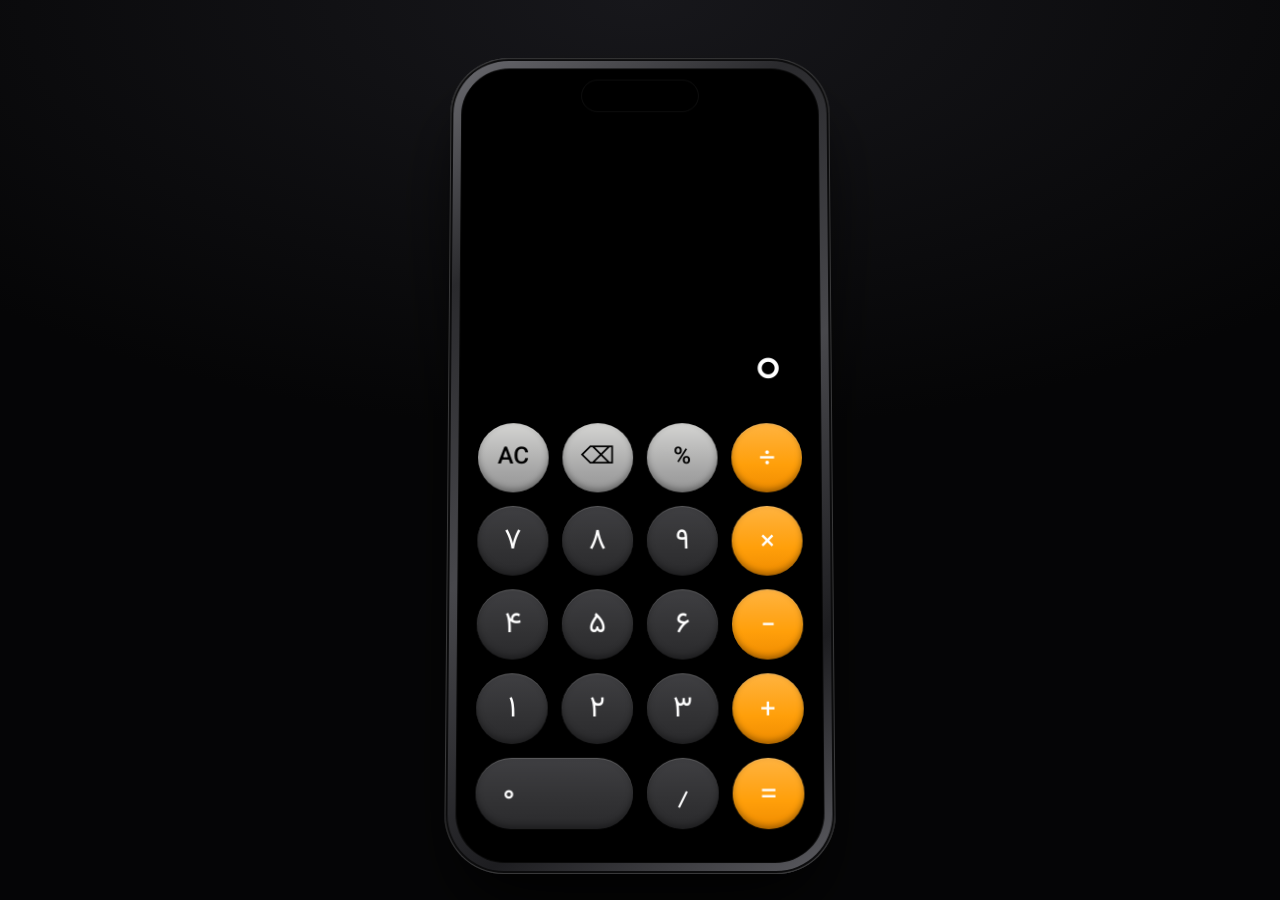
==== commit ce956d65: "Fit siren calculator to short and landscape screens Co-Authored-By: Claude Opus 5.5 <noreply@anthrop" ====
--- a/azhir/index.html
+++ b/azhir/index.html
@@ -23,8 +23,14 @@
     --sheet: #1c1c1e;
     --row: #2c2c2e;
     --font: "Vazirmatn", -apple-system, "SF Pro Display", Tahoma, system-ui, sans-serif;
+    --gap: 14px;
+    /* screen size; keys shrink to fit whichever runs out first */
+    --sw: 330px;
+    --sh: calc(min(848px, 100vh - 48px) - 22px);
+    --reserve: 336px;   /* screen padding + display + stop button + key gaps */
     color-scheme: dark;
   }
+  @supports (height: 100dvh) { :root { --sh: calc(min(848px, 100dvh - 48px) - 22px); } }
   [hidden] { display: none !important; }
   * { box-sizing: border-box; }
   html, body { height: 100%; margin: 0; }
@@ -85,9 +91,16 @@
   body.alarm .screen::after { animation: flood .45s steps(1) infinite; }
 
   @media (max-width: 520px), (max-height: 640px) {
-    body { padding: 0; background: var(--screen); }
-    .phone { width: 100%; height: 100%; border-radius: 0; padding: 0; background: none; box-shadow: none; transform: none; }
+    :root {
+      --sw: calc(100vw - 32px - env(safe-area-inset-left, 0px) - env(safe-area-inset-right, 0px));
+      --sh: calc(100vh - env(safe-area-inset-top, 0px) - env(safe-area-inset-bottom, 0px));
+      --reserve: calc(296px + env(safe-area-inset-top, 0px) + env(safe-area-inset-bottom, 0px));
+    }
+    @supports (height: 100dvh) { :root { --sh: calc(100dvh - env(safe-area-inset-top, 0px) - env(safe-area-inset-bottom, 0px)); } }
+    body { padding: 0; background: var(--screen); overflow-y: auto; display: block; }
+    .phone { width: 100%; height: auto; min-height: 100%; display: flex; flex-direction: column; border-radius: 0; padding: 0; background: none; box-shadow: none; transform: none; }
     .screen {
+      height: auto; flex: 1;
       border-radius: 0;
       padding-left: max(16px, env(safe-area-inset-left, 0px));
       padding-right: max(16px, env(safe-area-inset-right, 0px));
@@ -106,7 +119,7 @@
   .status button { all: unset; cursor: pointer; color: var(--op); margin-inline-start: 6px; }
 
   .display {
-    flex: 1; min-height: 0;
+    flex: 1; min-height: 110px;
     display: flex; flex-direction: column; justify-content: flex-end; align-items: stretch;
     padding: 0 8px 14px; gap: 2px;
     direction: ltr; text-align: right;
@@ -114,18 +127,18 @@
   .expr, .val { unicode-bidi: bidi-override; }
   .expr { font-size: 22px; font-weight: 300; color: var(--muted); min-height: 1.4em; white-space: nowrap; overflow: hidden; text-overflow: ellipsis; }
   .val {
-    font-size: 84px; font-weight: 200; line-height: 1.05; letter-spacing: -.01em;
+    font-size: min(84px, 19vw); font-weight: 200; line-height: 1.05; letter-spacing: -.01em;
     white-space: nowrap; overflow: hidden;
     font-variant-numeric: tabular-nums;
     transition: color .2s;
   }
-  .val.m { font-size: 64px; } .val.s { font-size: 48px; } .val.xs { font-size: 36px; }
+  .val.m { font-size: min(64px, 15vw); } .val.s { font-size: min(48px, 11vw); } .val.xs { font-size: min(36px, 8.5vw); }
   .val.polite { font-size: 28px; font-weight: 300; direction: rtl; unicode-bidi: plaintext; text-align: right; white-space: normal; line-height: 1.6; }
   body.alarm .val { color: #ffd9dc; text-shadow: 0 0 24px rgba(255,40,55,.7); }
 
   .stop {
     font: inherit; font-size: 17px; font-weight: 600;
-    margin: 0 4px 16px; padding: 15px;
+    margin: 0 4px 14px; padding: 14px;
     border: 0; border-radius: 999px; cursor: pointer;
     color: #fff;
     background: linear-gradient(180deg, #ff4b55, #d70015);
@@ -133,10 +146,14 @@
   }
   .stop:active { transform: scale(.98); }
 
-  .keys { display: grid; grid-template-columns: repeat(4, 1fr); gap: 14px; direction: ltr; }
+  .keys {
+    --k: max(44px, min(84px, calc((var(--sw) - 3 * var(--gap)) / 4), calc((var(--sh) - var(--reserve)) / 5)));
+    display: grid; grid-template-columns: repeat(4, var(--k)); grid-auto-rows: var(--k);
+    gap: var(--gap); justify-content: center; direction: ltr;
+  }
   .keys button {
-    font: inherit; font-size: 34px; font-weight: 400; color: var(--fg);
-    aspect-ratio: 1 / 1; max-width: 100%;
+    font: inherit; font-size: calc(var(--k) * .42); font-weight: 400; color: var(--fg);
+    width: 100%; height: 100%;
     border: 0; border-radius: 999px; cursor: pointer;
     background: linear-gradient(180deg, var(--key-hi) 0%, var(--key) 55%, #2a2a2c 100%);
     box-shadow:
@@ -153,10 +170,10 @@
     transition-duration: 0s;
     box-shadow: inset 0 1px 0 rgba(255,255,255,.1), inset 0 -1px 3px rgba(0,0,0,.3), 0 3px 6px -3px rgba(0,0,0,.9);
   }
-  .keys .fn { background: linear-gradient(180deg, var(--fn-hi) 0%, var(--fn) 70%, #969696 100%); color: #000; font-size: 28px; font-weight: 500; }
-  .keys .op { background: linear-gradient(180deg, var(--op-hi) 0%, var(--op) 60%, #f08c00 100%); font-size: 38px; }
+  .keys .fn { background: linear-gradient(180deg, var(--fn-hi) 0%, var(--fn) 70%, #969696 100%); color: #000; font-size: calc(var(--k) * .34); font-weight: 500; }
+  .keys .op { background: linear-gradient(180deg, var(--op-hi) 0%, var(--op) 60%, #f08c00 100%); font-size: calc(var(--k) * .46); }
   .keys .op.on { background: #fff; color: var(--op); }
-  .keys .zero { grid-column: span 2; aspect-ratio: auto; justify-items: start; padding-inline: 32px 0; }
+  .keys .zero { grid-column: span 2; justify-items: start; padding-inline: calc(var(--k) * .38) 0; }
   .keys button:focus-visible, .stop:focus-visible, .plan button:focus-visible, .close:focus-visible { outline: 3px solid #fff; outline-offset: 3px; }
 
   /* Subscription sheet, iOS style */
@@ -201,6 +218,7 @@
     font: inherit; font-size: 14px; font-weight: 700; white-space: nowrap;
     border: 0; border-radius: 999px; padding: 9px 16px; cursor: pointer;
     background: #3a3a3c; color: var(--op);
+    min-width: 76px;
   }
   .plan.best button { background: var(--op); color: #000; }
   .plan button:disabled { opacity: .55; cursor: progress; }
@@ -272,27 +290,27 @@
           <h2 id="sheetTitle">برای قطع آژیر، اشتراک بخرید</h2>
           <button type="button" class="close" id="closeSheet" aria-label="بستن">✕</button>
         </div>
-        <p class="lead">قطع آژیر یک قابلیت ویژه است. با اشتراک ماهانه، در سکوت کامل حساب کنید.</p>
+        <p class="lead">آژیر فقط با اشتراک قطع می‌شود.</p>
 
         <div class="plans">
           <article class="plan">
             <h3>برنزی</h3>
-            <p>آژیر فقط کمی آرام‌تر می‌شود · ۴۹٬۰۰۰ تومان در ماه</p>
-            <button type="button" data-plan="bronze">خرید</button>
+            <p>آژیر کمی آرام‌تر می‌شود</p>
+            <button type="button" data-plan="bronze"><bdi dir="ltr">۱٫۹۹$</bdi></button>
           </article>
           <article class="plan best">
             <h3>طلایی <em>پیشنهادی</em></h3>
-            <p>قطع کامل آژیر تا ۳۰ روز · ۹۹٬۰۰۰ تومان در ماه</p>
-            <button type="button" data-plan="gold">خرید</button>
+            <p>آژیر کامل قطع می‌شود</p>
+            <button type="button" data-plan="gold"><bdi dir="ltr">۴٫۹۹$</bdi></button>
           </article>
           <article class="plan">
             <h3>الماسی</h3>
-            <p>قطع آژیر و اعلام جواب با احترام · ۴۹۹٬۰۰۰ تومان در ماه</p>
-            <button type="button" data-plan="vip">خرید</button>
+            <p>قطع آژیر و جواب با احترام</p>
+            <button type="button" data-plan="vip"><bdi dir="ltr">۹٫۹۹$</bdi></button>
           </article>
         </div>
 
-        <p class="fine">تمدید خودکار ماهانه. لغو اشتراک فقط با خرید اشتراک بالاتر ممکن است.</p>
+        <p class="fine">قیمت‌ها ماهانه است و هر ماه خودکار تمدید می‌شود.</p>
       </section>
     </div>
 
@@ -540,12 +558,12 @@
     const b = e.target.closest('button[data-plan]');
     if (!b) return;
     const choice = b.dataset.plan;
-    const label = b.textContent;
+    const label = b.innerHTML;
     veil.querySelectorAll('button[data-plan]').forEach((x) => { x.disabled = true; });
     b.textContent = '…';
     setTimeout(() => {
       veil.querySelectorAll('button[data-plan]').forEach((x) => { x.disabled = false; });
-      b.textContent = label;
+      b.innerHTML = label;
       if (choice === 'bronze') {
         setVolume(volume * 0.7);
         toast('اشتراک برنزی فعال شد. آژیر فقط کمی آرام‌تر شد؛ برای قطع کامل، طلایی بخرید.');
